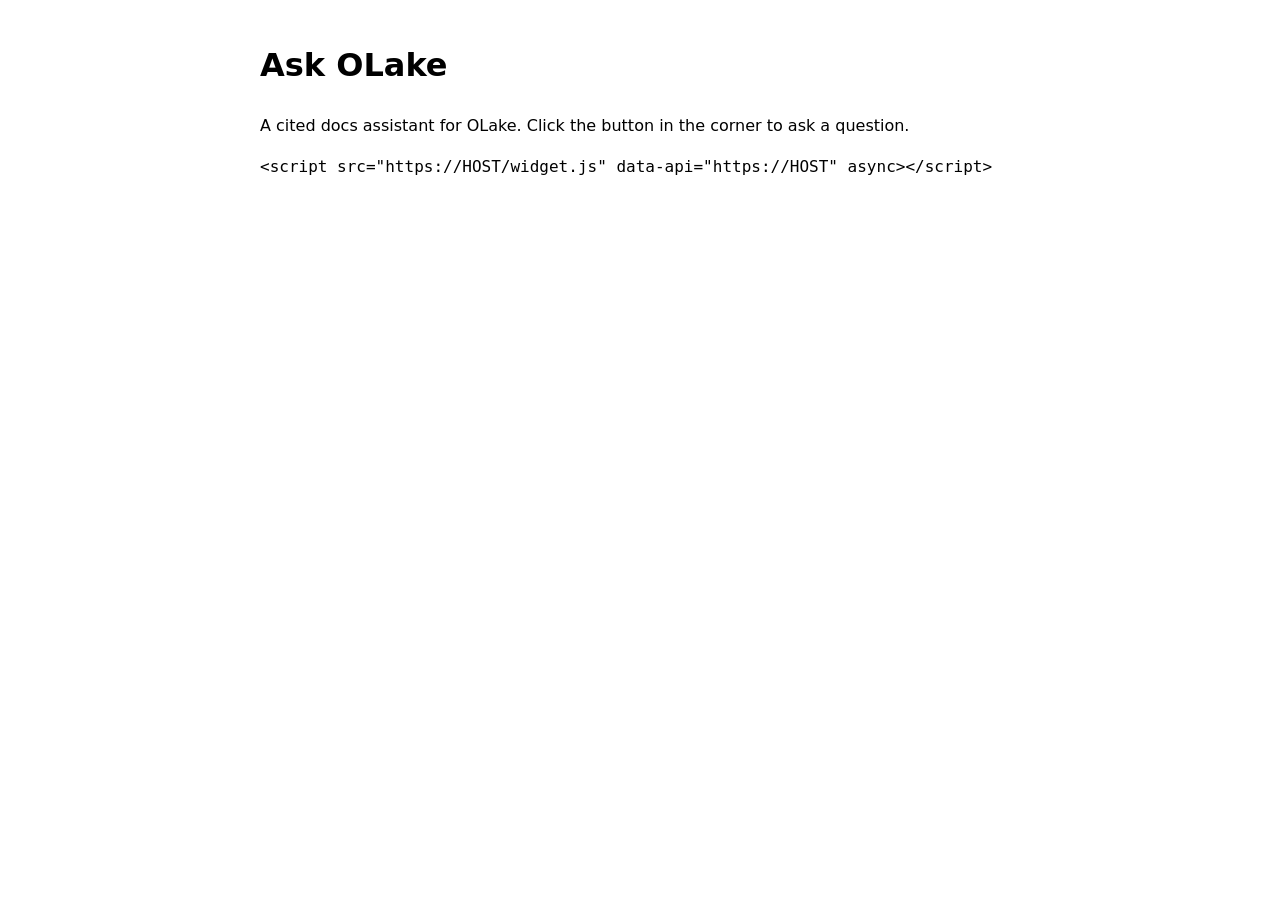
==== web/demo/index.html @ 09c26a71 "api: FastAPI service for contract I2 (hybrid retrieval, gated generation, citations, canary, SSE, li" ====
<!doctype html>
<html lang="en">
<head>
<meta charset="utf-8">
<meta name="viewport" content="width=device-width, initial-scale=1">
<title>Ask OLake demo</title>
<style>body { font: 16px/1.6 system-ui, sans-serif; max-width: 760px; margin: 40px auto; padding: 0 16px; }</style>
</head>
<body>
<!-- Placeholder demo page (Phase 2 builds the docs-style demo). -->
<h1>Ask OLake</h1>
<p>A cited docs assistant for OLake. Click the button in the corner to ask a question.</p>
<pre><code>&lt;script src="https://HOST/widget.js" data-api="https://HOST" async&gt;&lt;/script&gt;</code></pre>
<script src="/widget.js" async></script>
</body>
</html>
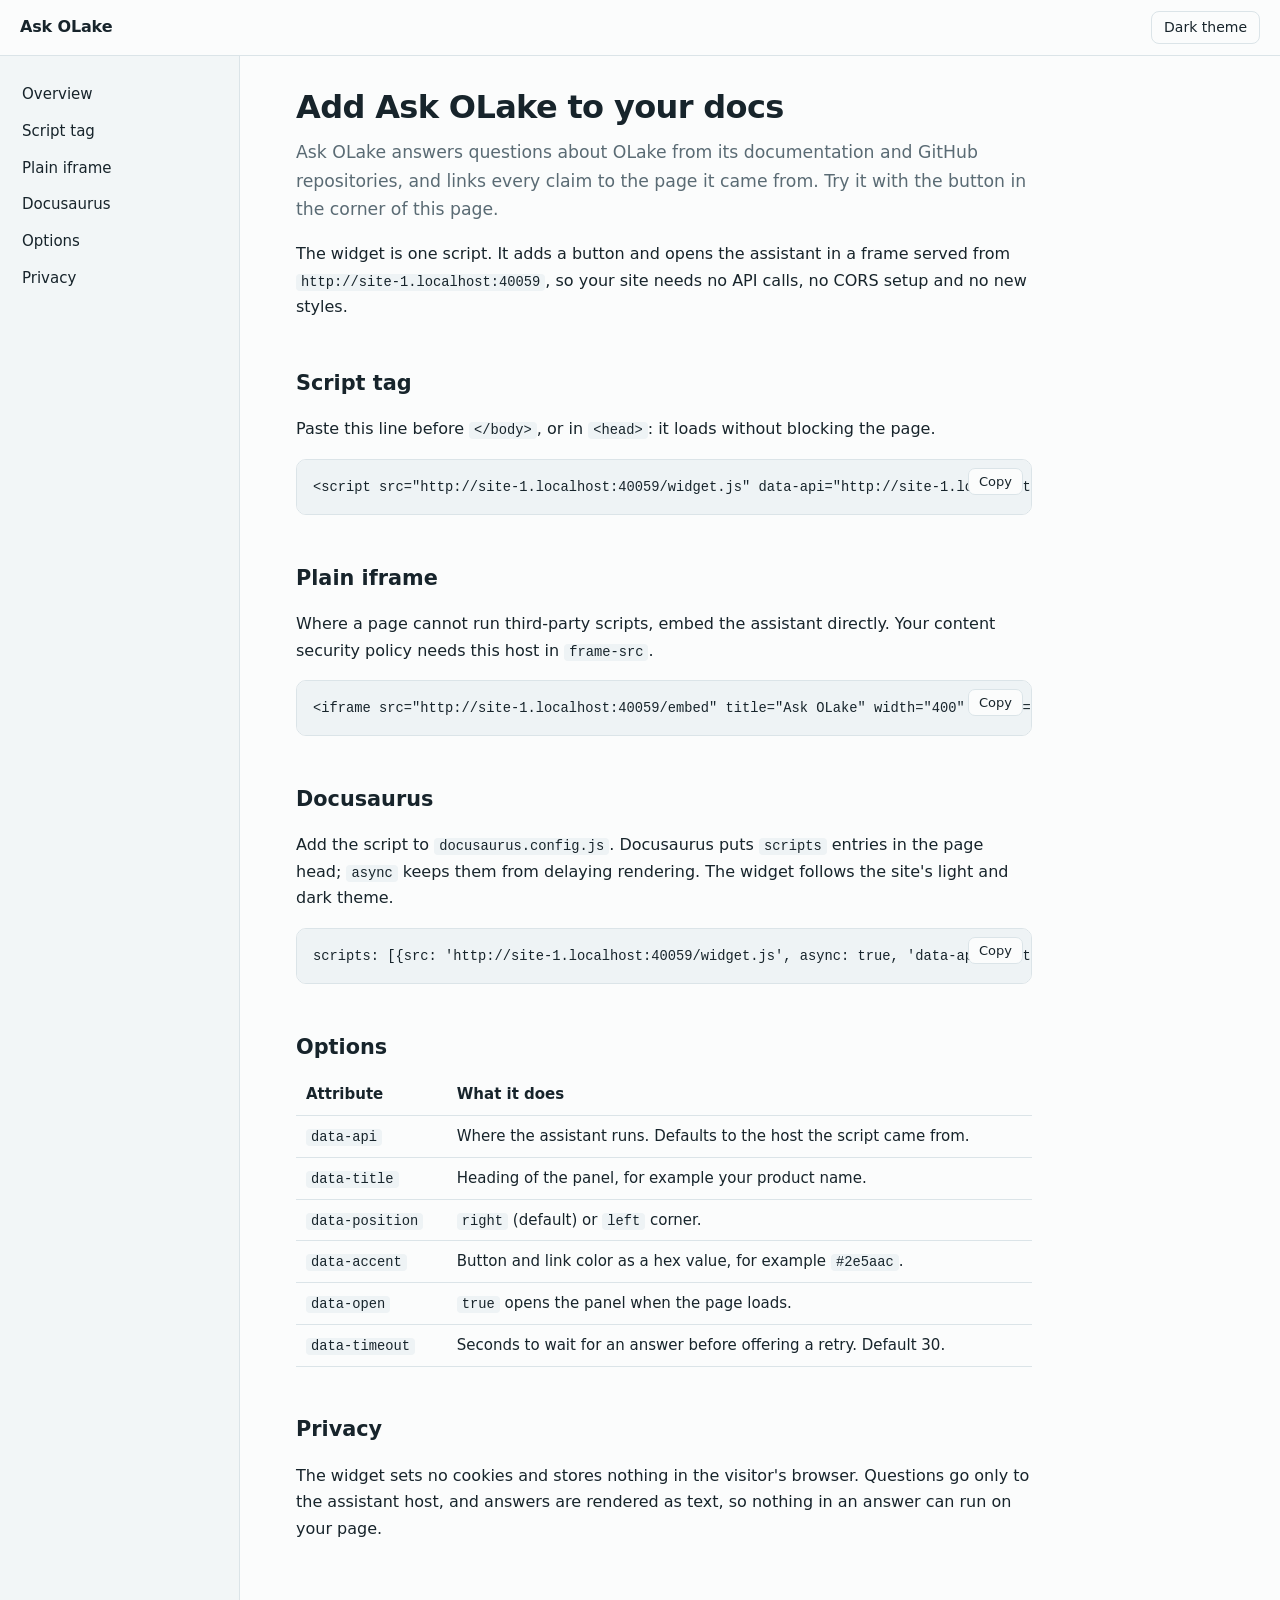
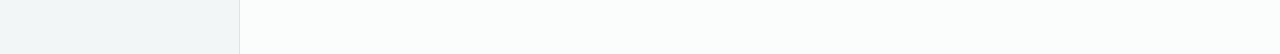
==== commit 7968e892: "web: iframe widget loader, embed app with safe Markdown and SSE parsing, demo page; node tests for X" ====
--- a/web/demo/index.html
+++ b/web/demo/index.html
@@ -3,14 +3,162 @@
 <head>
 <meta charset="utf-8">
 <meta name="viewport" content="width=device-width, initial-scale=1">
-<title>Ask OLake demo</title>
-<style>body { font: 16px/1.6 system-ui, sans-serif; max-width: 760px; margin: 40px auto; padding: 0 16px; }</style>
+<meta name="color-scheme" content="light dark">
+<title>Add Ask OLake to your docs</title>
+<style>
+  :root {
+    --bg: #fbfcfc; --ink: #17242b; --muted: #5a6b74; --line: #dbe4e8; --side: #f2f6f7;
+    --code: #eef3f5; --accent: #1b6f80;
+    --sans: system-ui, -apple-system, "Segoe UI", Roboto, "Helvetica Neue", Arial, sans-serif;
+    --mono: ui-monospace, SFMono-Regular, "SF Mono", Menlo, Consolas, "Liberation Mono", monospace;
+    color-scheme: light;
+  }
+  :root[data-theme="dark"] {
+    --bg: #0f1b21; --ink: #dce7ec; --muted: #94a7b1; --line: #24363f; --side: #13222a;
+    --code: #132730; --accent: #62c1d2; color-scheme: dark;
+  }
+  * { box-sizing: border-box; }
+  html, body { margin: 0; }
+  body { background: var(--bg); color: var(--ink); font: 16px/1.65 var(--sans); }
+  a { color: var(--accent); text-underline-offset: 2px; }
+  :focus-visible { outline: 2px solid var(--accent); outline-offset: 2px; border-radius: 4px; }
+  .top {
+    display: flex; align-items: center; gap: 16px; height: 56px; padding: 0 20px;
+    border-bottom: 1px solid var(--line); position: sticky; top: 0; background: var(--bg); z-index: 1;
+  }
+  .brand { font-weight: 700; letter-spacing: -0.01em; }
+  .top .spacer { flex: 1; }
+  .toggle {
+    font: inherit; font-size: 14px; color: var(--ink); background: transparent; cursor: pointer;
+    border: 1px solid var(--line); border-radius: 8px; padding: 4px 12px;
+  }
+  .layout { display: grid; grid-template-columns: 240px minmax(0, 1fr); }
+  nav { border-right: 1px solid var(--line); background: var(--side); padding: 20px 12px; min-height: calc(100vh - 56px); }
+  nav ol { list-style: none; margin: 0; padding: 0; }
+  nav a { display: block; padding: 6px 10px; border-radius: 6px; color: var(--ink); text-decoration: none; font-size: 15px; }
+  nav a:hover { background: var(--bg); }
+  main { padding: 32px clamp(16px, 5vw, 56px) 96px; }
+  article { max-width: 46rem; }
+  h1 { font-size: 2rem; line-height: 1.2; letter-spacing: -0.02em; margin: 0 0 12px; }
+  h2 { font-size: 1.3rem; margin: 2.2em 0 0.5em; scroll-margin-top: 72px; }
+  p, li { color: var(--ink); }
+  .lede { color: var(--muted); font-size: 1.08rem; margin-top: 0; }
+  .snippet { position: relative; margin: 12px 0 8px; }
+  pre {
+    margin: 0; padding: 14px 16px; padding-right: 84px; overflow-x: auto;
+    background: var(--code); border: 1px solid var(--line); border-radius: 10px;
+  }
+  code { font: 0.86rem/1.5 var(--mono); }
+  :not(pre) > code { background: var(--code); padding: 1px 5px; border-radius: 4px; }
+  .copy {
+    position: absolute; top: 9px; right: 9px; font: 13px/1 var(--sans); padding: 6px 10px; cursor: pointer;
+    color: var(--ink); background: var(--bg); border: 1px solid var(--line); border-radius: 7px;
+  }
+  table { border-collapse: collapse; width: 100%; font-size: 15px; }
+  th, td { text-align: left; vertical-align: top; padding: 8px 10px; border-bottom: 1px solid var(--line); }
+  th { font-weight: 600; }
+  td code { white-space: nowrap; }
+  @media (max-width: 760px) {
+    .layout { grid-template-columns: 1fr; }
+    nav { display: none; }
+  }
+</style>
 </head>
 <body>
-<!-- Placeholder demo page (Phase 2 builds the docs-style demo). -->
-<h1>Ask OLake</h1>
-<p>A cited docs assistant for OLake. Click the button in the corner to ask a question.</p>
-<pre><code>&lt;script src="https://HOST/widget.js" data-api="https://HOST" async&gt;&lt;/script&gt;</code></pre>
+<header class="top">
+  <span class="brand">Ask OLake</span>
+  <span class="spacer"></span>
+  <button type="button" class="toggle" id="theme" aria-pressed="false">Dark theme</button>
+</header>
+<div class="layout">
+  <nav aria-label="On this page">
+    <ol>
+      <li><a href="#overview">Overview</a></li>
+      <li><a href="#script">Script tag</a></li>
+      <li><a href="#iframe">Plain iframe</a></li>
+      <li><a href="#docusaurus">Docusaurus</a></li>
+      <li><a href="#options">Options</a></li>
+      <li><a href="#privacy">Privacy</a></li>
+    </ol>
+  </nav>
+  <main>
+    <article>
+      <h1 id="overview">Add Ask OLake to your docs</h1>
+      <p class="lede">Ask OLake answers questions about OLake from its documentation and GitHub repositories, and
+        links every claim to the page it came from. Try it with the button in the corner of this page.</p>
+      <p>The widget is one script. It adds a button and opens the assistant in a frame served from
+        <code id="host-inline"></code>, so your site needs no API calls, no CORS setup and no new styles.</p>
+
+      <h2 id="script">Script tag</h2>
+      <p>Paste this line before <code>&lt;/body&gt;</code>, or in <code>&lt;head&gt;</code>: it loads without blocking
+        the page.</p>
+      <div class="snippet"><pre><code id="snippet-script"></code></pre>
+        <button type="button" class="copy" data-copy="snippet-script">Copy</button></div>
+
+      <h2 id="iframe">Plain iframe</h2>
+      <p>Where a page cannot run third-party scripts, embed the assistant directly. Your content security policy
+        needs this host in <code>frame-src</code>.</p>
+      <div class="snippet"><pre><code id="snippet-iframe"></code></pre>
+        <button type="button" class="copy" data-copy="snippet-iframe">Copy</button></div>
+
+      <h2 id="docusaurus">Docusaurus</h2>
+      <p>Add the script to <code>docusaurus.config.js</code>. Docusaurus puts <code>scripts</code> entries in the page
+        head; <code>async</code> keeps them from delaying rendering. The widget follows the site's light and dark
+        theme.</p>
+      <div class="snippet"><pre><code id="snippet-docusaurus"></code></pre>
+        <button type="button" class="copy" data-copy="snippet-docusaurus">Copy</button></div>
+
+      <h2 id="options">Options</h2>
+      <table>
+        <thead><tr><th>Attribute</th><th>What it does</th></tr></thead>
+        <tbody>
+          <tr><td><code>data-api</code></td><td>Where the assistant runs. Defaults to the host the script came from.</td></tr>
+          <tr><td><code>data-title</code></td><td>Heading of the panel, for example your product name.</td></tr>
+          <tr><td><code>data-position</code></td><td><code>right</code> (default) or <code>left</code> corner.</td></tr>
+          <tr><td><code>data-accent</code></td><td>Button and link color as a hex value, for example <code>#2e5aac</code>.</td></tr>
+          <tr><td><code>data-open</code></td><td><code>true</code> opens the panel when the page loads.</td></tr>
+          <tr><td><code>data-timeout</code></td><td>Seconds to wait for an answer before offering a retry. Default 30.</td></tr>
+        </tbody>
+      </table>
+
+      <h2 id="privacy">Privacy</h2>
+      <p>The widget sets no cookies and stores nothing in the visitor's browser. Questions go only to the assistant
+        host, and answers are rendered as text, so nothing in an answer can run on your page.</p>
+    </article>
+  </main>
+</div>
+<script>
+  (function () {
+    var host = location.origin;
+    var snippets = {
+      "snippet-script": '<script src="' + host + '/widget.js" data-api="' + host + '" async><\/script>',
+      "snippet-iframe": '<iframe src="' + host + '/embed" title="Ask OLake" width="400" height="600" style="border:0"></iframe>',
+      "snippet-docusaurus": "scripts: [{src: '" + host + "/widget.js', async: true, 'data-api': '" + host + "'}]"
+    };
+    for (var id in snippets) document.getElementById(id).textContent = snippets[id];
+    document.getElementById("host-inline").textContent = host;
+    document.querySelectorAll("[data-copy]").forEach(function (btn) {
+      btn.addEventListener("click", function () {
+        var text = snippets[btn.getAttribute("data-copy")];
+        var done = function (ok) {
+          btn.textContent = ok ? "Copied" : "Press Ctrl+C";
+          setTimeout(function () { btn.textContent = "Copy"; }, 1600);
+        };
+        if (navigator.clipboard) navigator.clipboard.writeText(text).then(function () { done(true); }, function () { done(false); });
+        else done(false);
+      });
+    });
+    var toggle = document.getElementById("theme");
+    function setTheme(dark) {
+      document.documentElement.setAttribute("data-theme", dark ? "dark" : "light");
+      toggle.setAttribute("aria-pressed", String(dark));
+    }
+    setTheme(window.matchMedia && matchMedia("(prefers-color-scheme: dark)").matches);
+    toggle.addEventListener("click", function () {
+      setTheme(document.documentElement.getAttribute("data-theme") !== "dark");
+    });
+  })();
+</script>
 <script src="/widget.js" async></script>
 </body>
 </html>
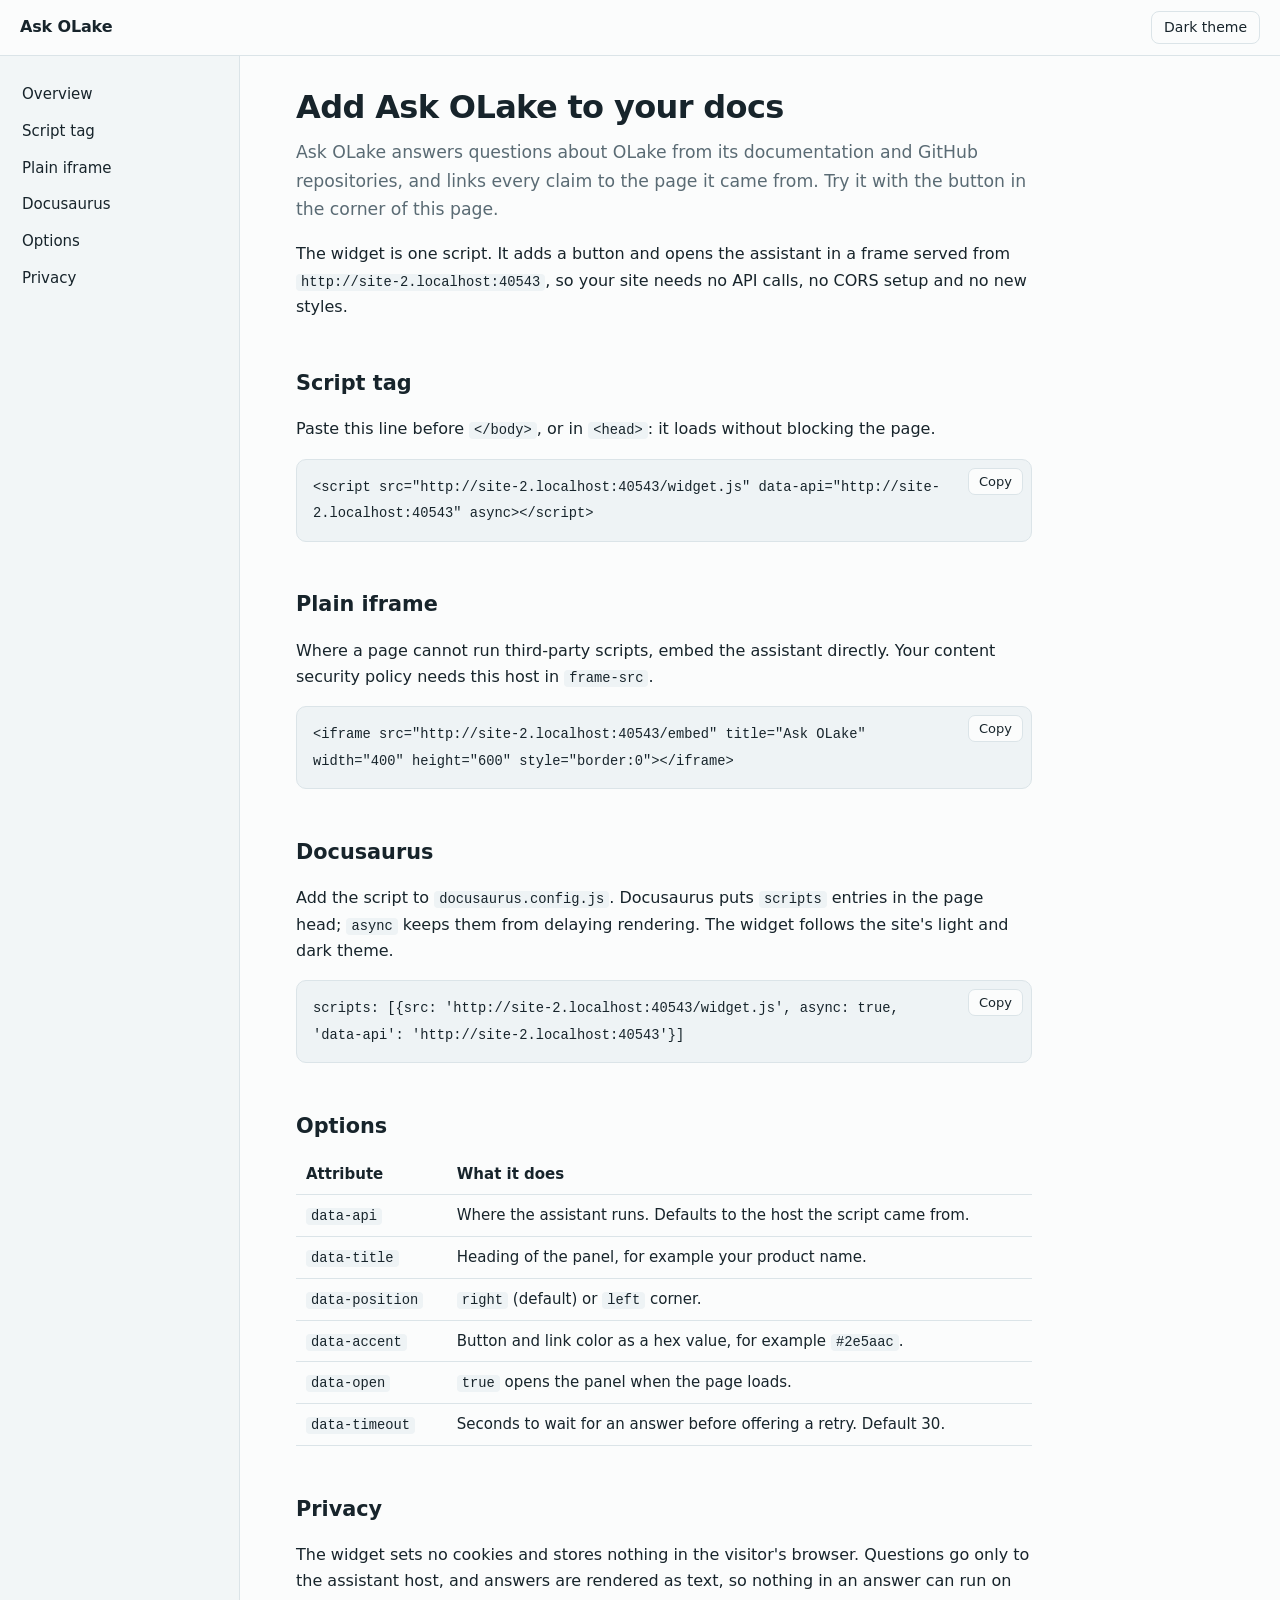
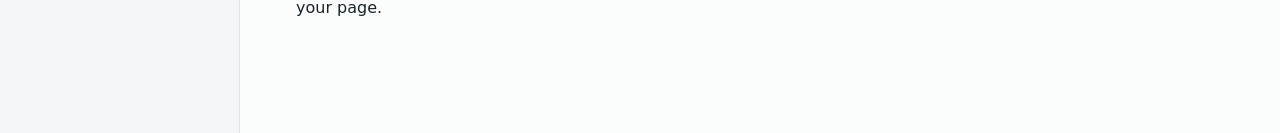
==== commit c50811eb: "web: HEAD on embed routes, plain-text source snippets, labels without the page title, wrapped demo s" ====
--- a/web/demo/index.html
+++ b/web/demo/index.html
@@ -48,6 +48,7 @@
     margin: 0; padding: 14px 16px; padding-right: 84px; overflow-x: auto;
     background: var(--code); border: 1px solid var(--line); border-radius: 10px;
   }
+  .snippet pre { white-space: pre-wrap; overflow-wrap: anywhere; }
   code { font: 0.86rem/1.5 var(--mono); }
   :not(pre) > code { background: var(--code); padding: 1px 5px; border-radius: 4px; }
   .copy {
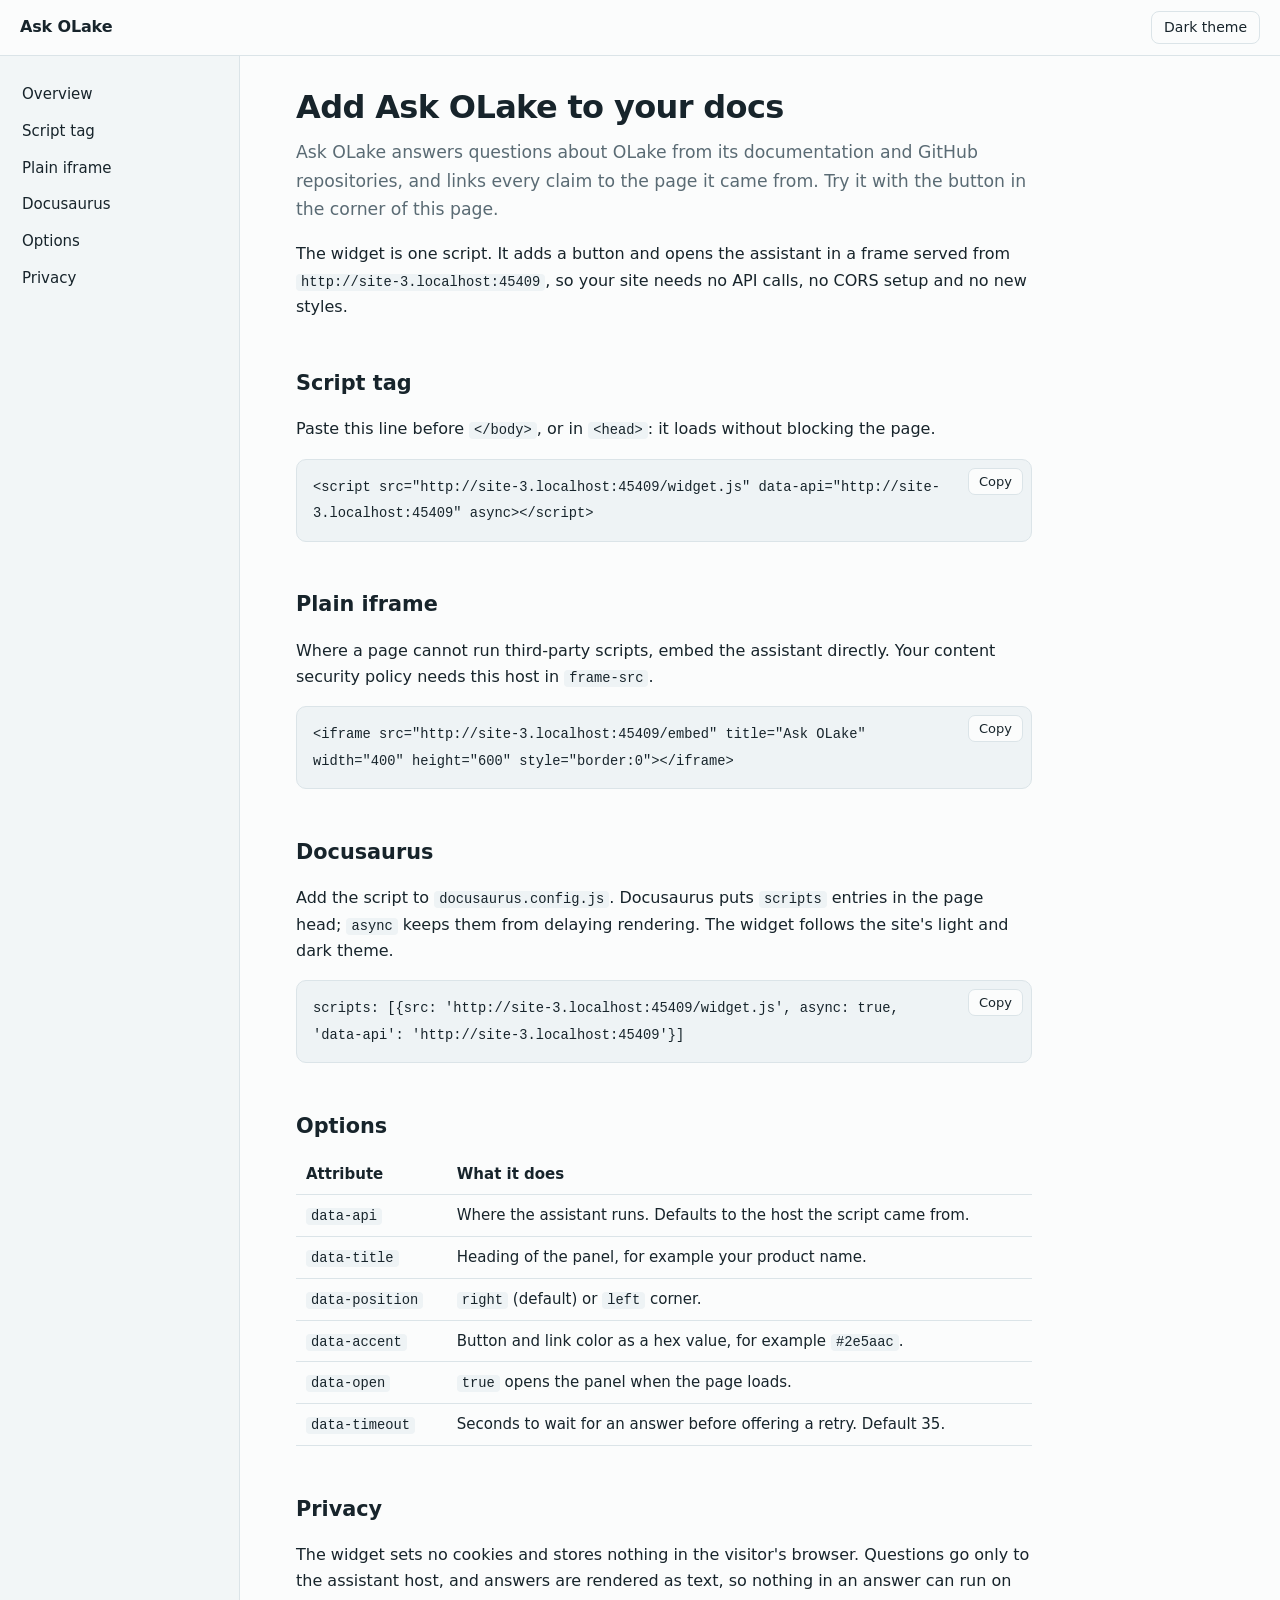
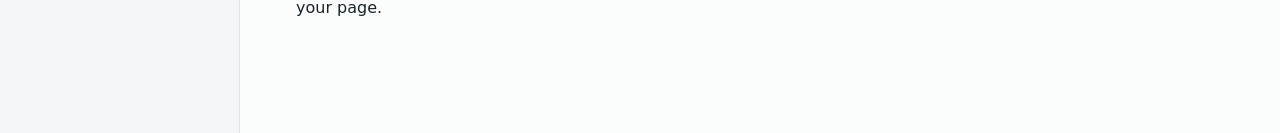
==== commit 5dadc698: "web: default request timeout 35 s (ASK_TIMEOUT_S 30 + 5) so the server's degraded answer arrives fir" ====
--- a/web/demo/index.html
+++ b/web/demo/index.html
@@ -118,7 +118,7 @@
           <tr><td><code>data-position</code></td><td><code>right</code> (default) or <code>left</code> corner.</td></tr>
           <tr><td><code>data-accent</code></td><td>Button and link color as a hex value, for example <code>#2e5aac</code>.</td></tr>
           <tr><td><code>data-open</code></td><td><code>true</code> opens the panel when the page loads.</td></tr>
-          <tr><td><code>data-timeout</code></td><td>Seconds to wait for an answer before offering a retry. Default 30.</td></tr>
+          <tr><td><code>data-timeout</code></td><td>Seconds to wait for an answer before offering a retry. Default 35.</td></tr>
         </tbody>
       </table>
 
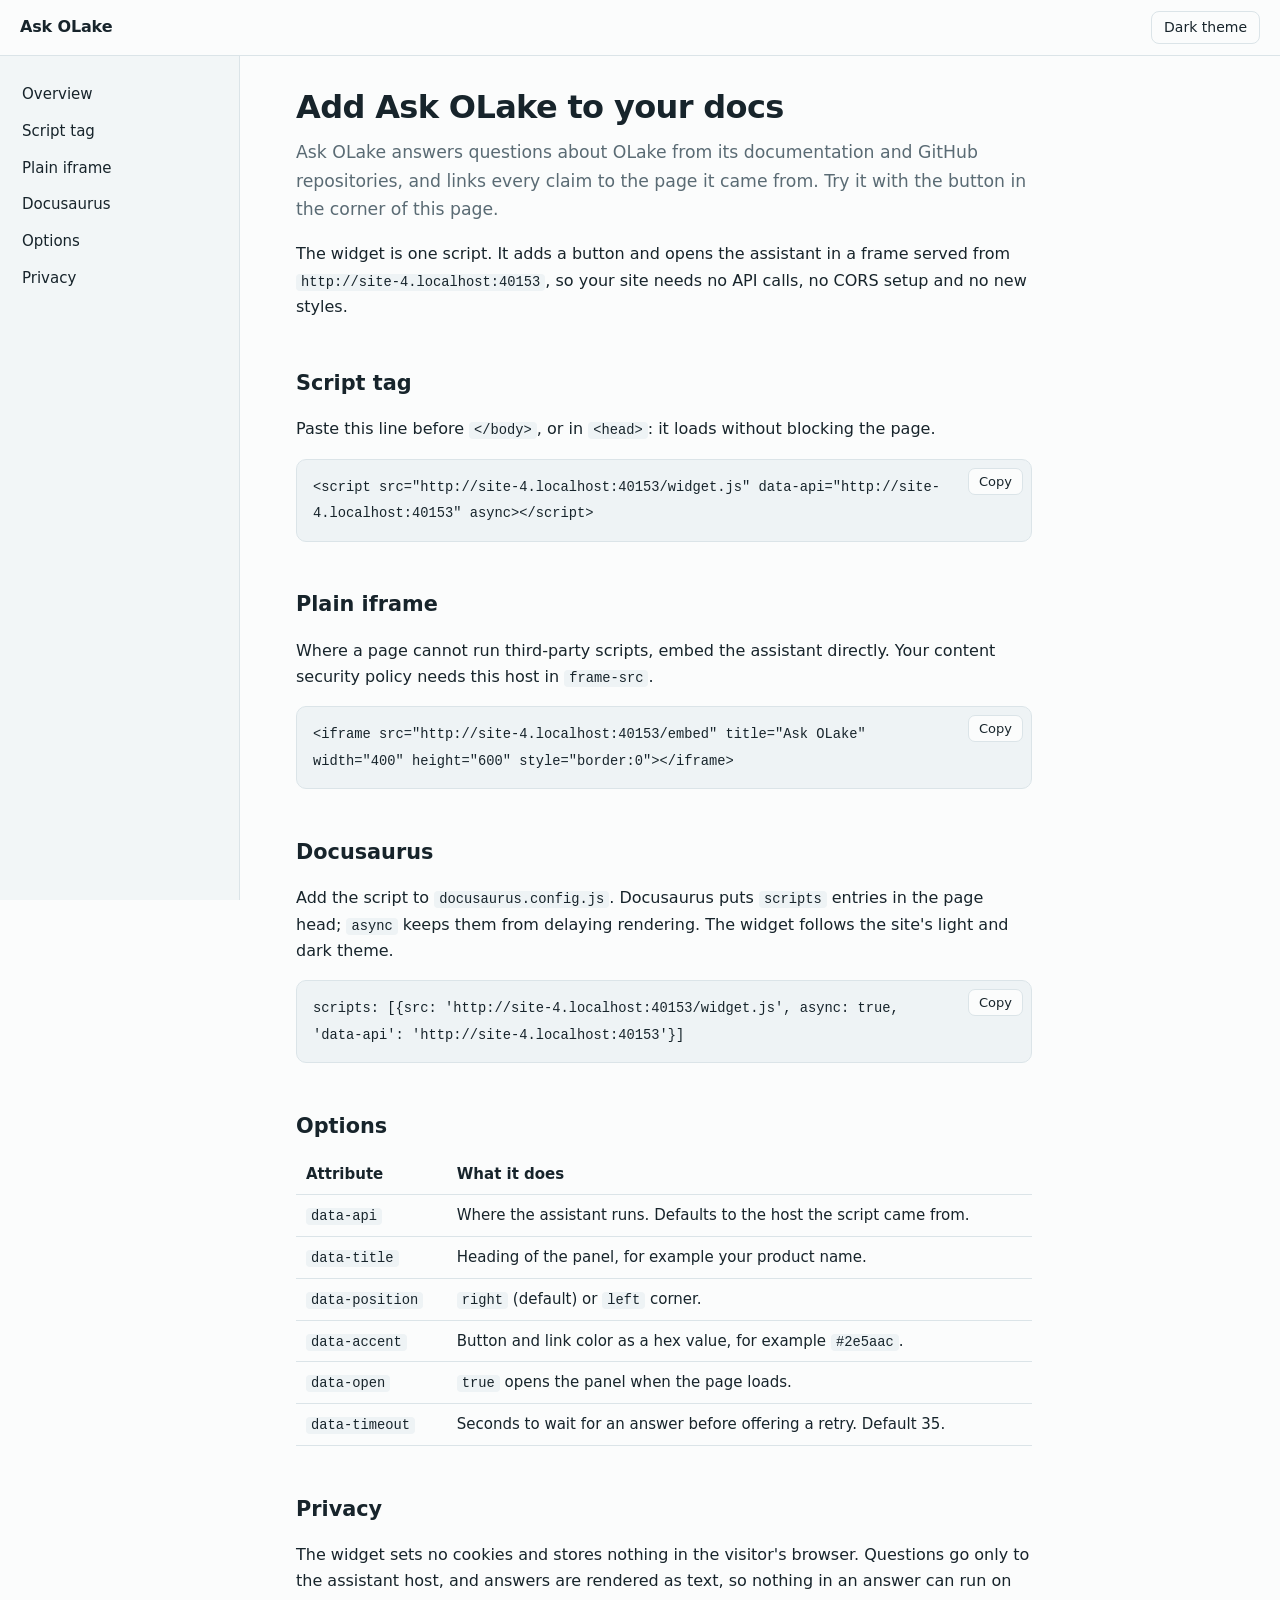
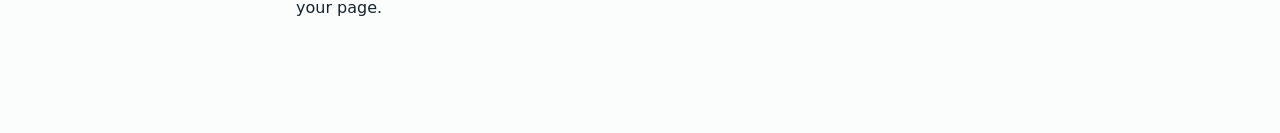
==== commit d86bc2bd: "web: sticky demo nav under the header; the open panel stands out on a dark page The demo's "On this " ====
--- a/web/demo/index.html
+++ b/web/demo/index.html
@@ -33,13 +33,16 @@
     border: 1px solid var(--line); border-radius: 8px; padding: 4px 12px;
   }
   .layout { display: grid; grid-template-columns: 240px minmax(0, 1fr); }
-  nav { border-right: 1px solid var(--line); background: var(--side); padding: 20px 12px; min-height: calc(100vh - 56px); }
+  nav {
+    position: sticky; top: 56px; align-self: start; height: calc(100vh - 56px); overflow-y: auto;
+    border-right: 1px solid var(--line); background: var(--side); padding: 20px 12px;
+  }
   nav ol { list-style: none; margin: 0; padding: 0; }
   nav a { display: block; padding: 6px 10px; border-radius: 6px; color: var(--ink); text-decoration: none; font-size: 15px; }
   nav a:hover { background: var(--bg); }
   main { padding: 32px clamp(16px, 5vw, 56px) 96px; }
   article { max-width: 46rem; }
-  h1 { font-size: 2rem; line-height: 1.2; letter-spacing: -0.02em; margin: 0 0 12px; }
+  h1 { font-size: 2rem; line-height: 1.2; letter-spacing: -0.02em; margin: 0 0 12px; scroll-margin-top: 72px; }
   h2 { font-size: 1.3rem; margin: 2.2em 0 0.5em; scroll-margin-top: 72px; }
   p, li { color: var(--ink); }
   .lede { color: var(--muted); font-size: 1.08rem; margin-top: 0; }
